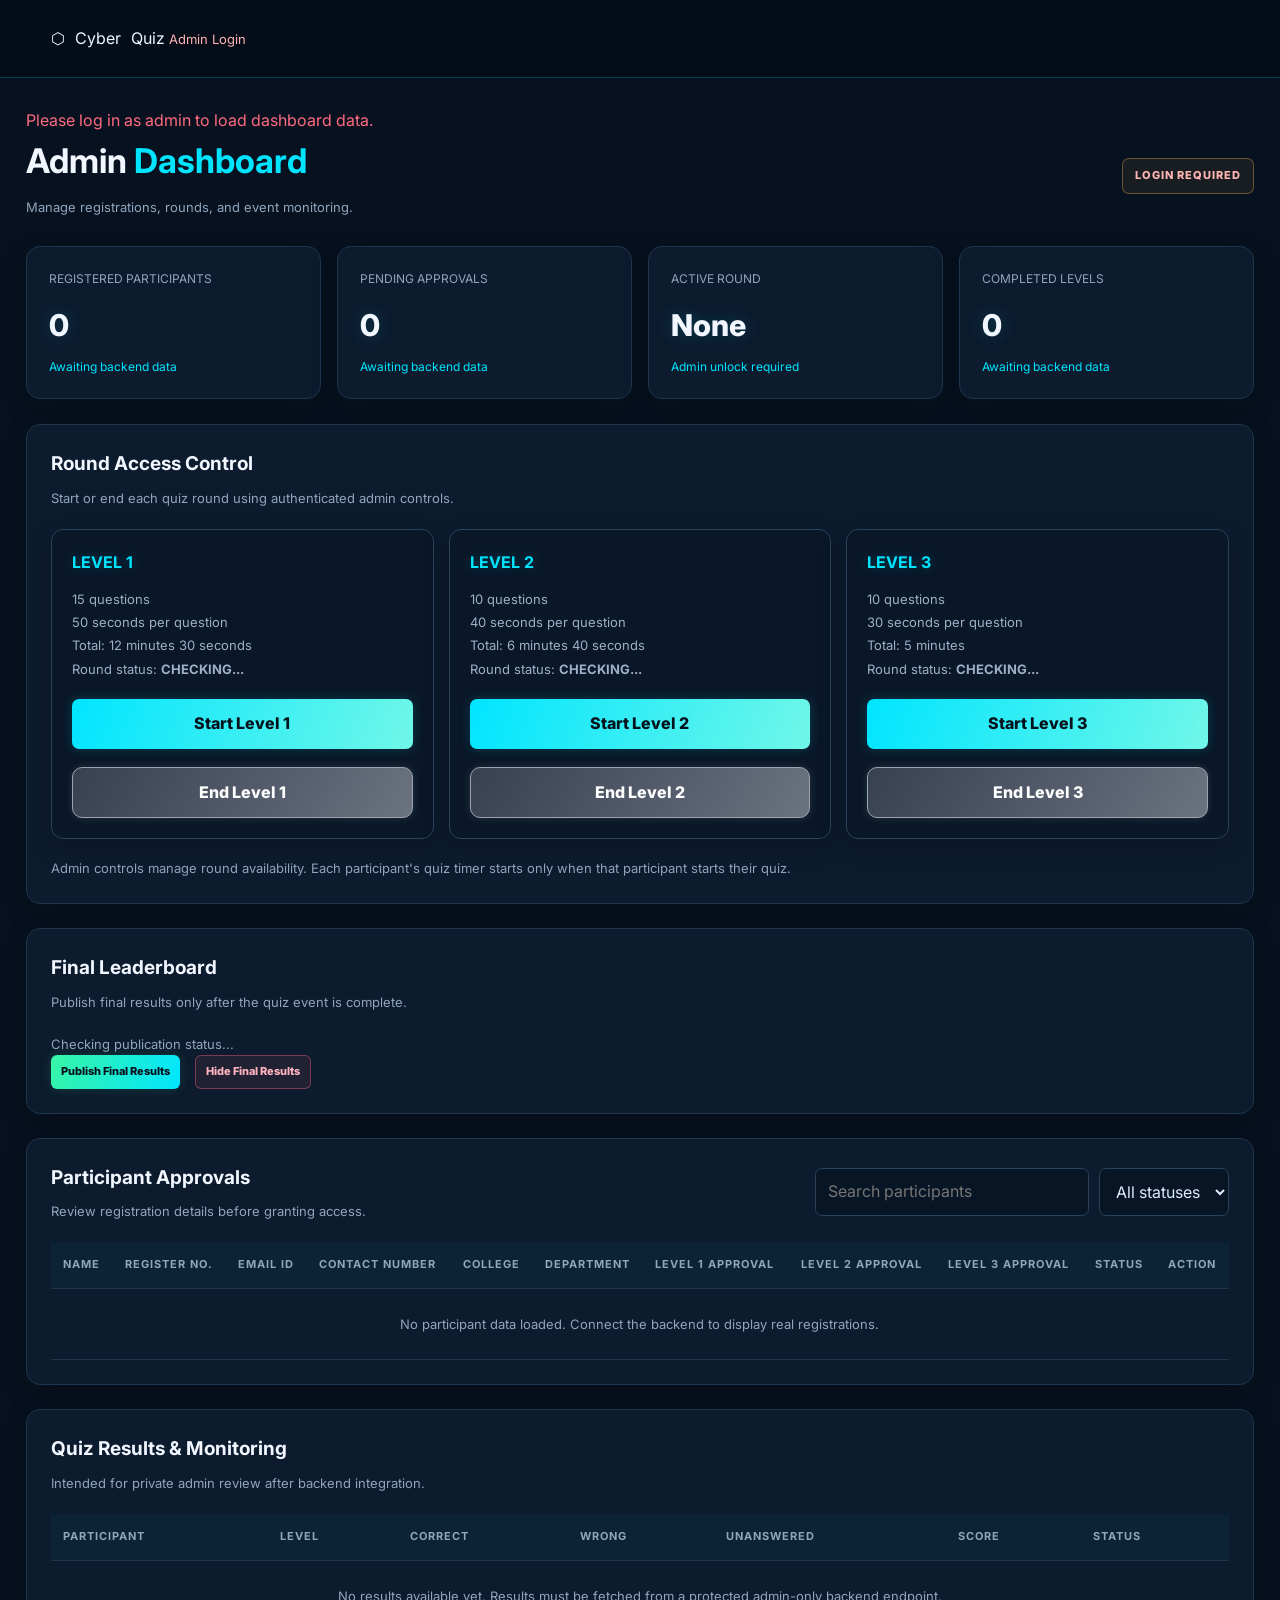
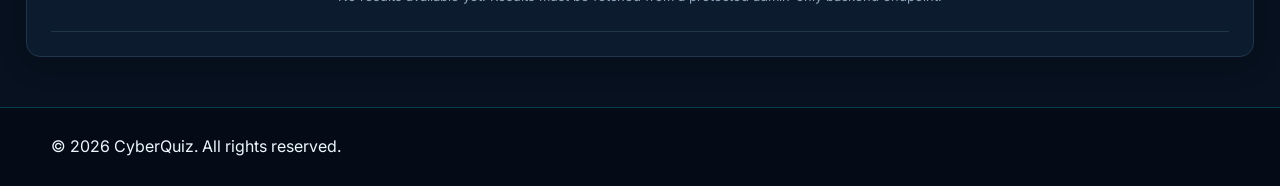
==== frontend/admin-dashboard.html @ 40eb316d "Prepare CyberQuiz for hosting" ====
<!DOCTYPE html>
<html lang="en">

<head>
    <meta charset="UTF-8">
    <meta name="viewport" content="width=device-width, initial-scale=1.0">
    <meta name="theme-color" content="#07111f">

    <title>Admin Dashboard | CyberQuiz</title>

    <link rel="stylesheet" href="css/style.css">
    <link rel="stylesheet" href="css/admin.css">

    <style>
        body {
            min-height: 100vh;
            background: #07111f;
        }

        .admin-layout {
            width: min(1400px, 96%);
            margin: 30px auto 50px;
        }

        .dashboard-heading {
            display: flex;
            justify-content: space-between;
            align-items: center;
            gap: 20px;
            flex-wrap: wrap;
            margin-bottom: 28px;
        }

        .dashboard-heading h1 {
            color: #f1f6ff;
            font-size: clamp(25px, 4vw, 34px);
            margin-bottom: 8px;
        }

        .dashboard-heading h1 span {
            color: #00e5ff;
        }

        .muted {
            color: #91a5bd;
            font-size: 13px;
            line-height: 1.7;
        }

        .demo-badge {
            padding: 8px 12px;
            color: #ffd18a;
            border: 1px solid rgba(255, 190, 80, .35);
            background: rgba(255, 190, 80, .07);
            border-radius: 7px;
            font-size: 11px;
            font-weight: 800;
            letter-spacing: 1px;
        }

        .admin-grid {
            display: grid;
            grid-template-columns: repeat(4, minmax(0, 1fr));
            gap: 16px;
            margin-bottom: 25px;
        }

        .metric-card,
        .panel {
            background: #0c1b2e;
            border: 1px solid #20364e;
            border-radius: 14px;
        }

        .metric-card {
            padding: 22px;
        }

        .metric-label {
            color: #91a5bd;
            font-size: 12px;
            margin-bottom: 13px;
        }

        .metric-value {
            color: #f1f6ff;
            font-size: 30px;
            font-weight: 800;
        }

        .metric-detail {
            margin-top: 8px;
            color: #00e5ff;
            font-size: 12px;
        }

        .panel {
            padding: 24px;
            margin-bottom: 24px;
            min-width: 0;
        }

        .panel-heading {
            display: flex;
            justify-content: space-between;
            align-items: center;
            gap: 15px;
            flex-wrap: wrap;
            margin-bottom: 20px;
        }

        .panel-heading h2 {
            color: #f1f6ff;
            font-size: 19px;
        }

        .panel-heading p {
            margin-top: 7px;
        }

        .round-grid {
            display: grid;
            grid-template-columns: repeat(3, minmax(0, 1fr));
            gap: 15px;
        }

        .round-card {
            padding: 20px;
            background: #091728;
            border: 1px solid #29415b;
            border-radius: 12px;
        }

        .round-card h3 {
            color: #00e5ff;
            font-size: 16px;
            margin-bottom: 12px;
        }

        .round-card p {
            color: #9db0c8;
            font-size: 13px;
            line-height: 1.8;
        }

        .round-card button {
            width: 100%;
            margin-top: 18px;
            padding: 12px;
            border: 0;
            border-radius: 7px;
            color: #06111e;
            background: #00e5ff;
            font-weight: 800;
            cursor: pointer;
        }

        .round-card button:disabled {
            opacity: .45;
            cursor: not-allowed;
        }

        .round-card button.lock-button {
            background: #243950;
            color: #dceaff;
            border: 1px solid #39536e;
        }

        .table-wrap {
            overflow-x: auto;
        }

        table {
            width: 100%;
            border-collapse: collapse;
            min-width: 720px;
            text-align: left;
        }

        th,
        td {
            padding: 14px 12px;
            border-bottom: 1px solid #20344a;
            font-size: 13px;
            color: #c8d6e7;
        }

        th {
            color: #91a5bd;
            font-size: 11px;
            letter-spacing: 1px;
        }

        .status {
            display: inline-block;
            padding: 5px 9px;
            border-radius: 6px;
            font-size: 11px;
            font-weight: 800;
        }

        .status.pending {
            color: #ffd18a;
            background: rgba(255, 190, 80, .1);
        }

        .status.approved {
            color: #8cf5c3;
            background: rgba(65, 220, 150, .1);
        }

        .status.waiting {
            color: #a8eaf2;
            background: rgba(0, 229, 255, .08);
        }

        .small-button {
            padding: 7px 10px;
            color: #06111e;
            background: #00e5ff;
            border: 0;
            border-radius: 6px;
            font-size: 11px;
            font-weight: 800;
            cursor: pointer;
        }

        .small-button.reject {
            margin-left: 5px;
            color: #ffb4b4;
            background: rgba(255, 80, 80, .12);
            border: 1px solid rgba(255, 80, 80, .3);
        }

        .toolbar {
            display: flex;
            gap: 10px;
            flex-wrap: wrap;
        }

        .toolbar input,
        .toolbar select {
            padding: 10px 12px;
            max-width: 100%;
            color: #dceaff;
            background: #071525;
            border: 1px solid #29415b;
            border-radius: 7px;
        }

        .notice {
            display: none;
            padding: 14px;
            margin-bottom: 20px;
            border-radius: 9px;
            color: #a8eaf2;
            background: rgba(0, 229, 255, .06);
            border: 1px solid rgba(0, 229, 255, .2);
            line-height: 1.6;
            font-size: 13px;
        }

        .notice.visible {
            display: block;
        }

        .empty-row {
            padding: 25px;
            color: #91a5bd;
            text-align: center;
        }

        .danger-link {
            color: #ffb4b4;
            text-decoration: none;
            font-size: 13px;
        }

        @media (max-width: 900px) {
            .admin-grid {
                grid-template-columns: repeat(2, minmax(0, 1fr));
            }

            .round-grid {
                grid-template-columns: 1fr;
            }
        }

        @media (max-width: 480px) {
            .admin-grid {
                grid-template-columns: 1fr;
            }

            .panel {
                padding: 17px;
            }
        }

        .approval-status {
            display: inline-block;
            padding: 4px 9px;
            border-radius: 12px;
            font-size: 12px;
            font-weight: 600;
        }

        .approval-status.pending {
            color: #fbbf24;
            background: rgba(251, 191, 36, 0.10);
            animation: pendingGlow 1.5s ease-in-out infinite;
        }

        .approval-status.approved {
            color: #34d399;
            background: rgba(52, 211, 153, 0.12);
        }

        @keyframes pendingGlow {
            50% {
                box-shadow: 0 0 8px rgba(251, 191, 36, 0.45);
            }
        }

        /* ===== CYBERQUIZ PREMIUM ADMIN THEME ===== */

        :root {
            --neon-cyan: #00e5ff;
            --neon-violet: #9b7bff;
            --neon-green: #39f5a5;
            --neon-amber: #ffc857;
            --neon-red: #ff647c;
            --panel-bg: #0c1b2e;
            --panel-border: #244360;
        }

        /* Smooth dashboard interactions */
        html {
            scroll-behavior: smooth;
        }

        button,
        input,
        select,
        a {
            transition:
                background .25s ease,
                color .25s ease,
                border-color .25s ease,
                box-shadow .25s ease,
                transform .25s ease;
        }

        button {
            cursor: pointer;
        }

        button:focus-visible,
        input:focus-visible,
        select:focus-visible,
        a:focus-visible {
            outline: 2px solid var(--neon-cyan);
            outline-offset: 3px;
        }

        /* Premium cards */
        .metric-card,
        .panel,
        .round-card {
            position: relative;
            overflow: hidden;
            box-shadow: 0 8px 28px rgba(0, 0, 0, .18);
        }

        .metric-card,
        .round-card {
            transition: transform .25s ease, border-color .25s ease,
                box-shadow .25s ease;
        }

        .metric-card:hover,
        .round-card:hover {
            transform: translateY(-5px);
            border-color: var(--neon-cyan);
            box-shadow: 0 10px 30px rgba(0, 229, 255, .12);
        }

        .metric-value {
            text-shadow: 0 0 18px rgba(0, 229, 255, .18);
        }

        .round-card h3 {
            text-shadow: 0 0 12px rgba(0, 229, 255, .25);
        }

        /* Round Start buttons */
        .round-card button[data-start-level],
        .round-card button[data-unlock-level] {
            color: #03121d;
            background: linear-gradient(110deg, #00e5ff, #70f7e8);
            box-shadow: 0 0 12px rgba(0, 229, 255, .18);
        }

        .round-card button[data-start-level]:hover:not(:disabled),
        .round-card button[data-unlock-level]:hover:not(:disabled) {
            transform: translateY(-2px);
            box-shadow: 0 0 22px rgba(0, 229, 255, .45);
        }

        /* Premium Silver-Grey End Level Buttons */
        .round-card button[data-end-level] {
            color: #ffffff;
            background: linear-gradient(120deg,
                    #374151,
                    #6b7280,
                    #374151);
            background-size: 200% 200%;
            border: 1px solid #9ca3af;
            border-radius: 10px;
            box-shadow: 0 0 8px rgba(209, 213, 219, 0.15);
            animation:
                endButtonGlow 3s ease-in-out infinite,
                endButtonShimmer 6s ease infinite;
        }

        @keyframes endButtonGlow {

            0%,
            100% {
                box-shadow: 0 0 5px rgba(209, 213, 219, 0.15);
            }

            50% {
                box-shadow:
                    0 0 10px rgba(229, 231, 235, 0.55),
                    0 0 18px rgba(156, 163, 175, 0.25);
            }
        }

        @keyframes endButtonShimmer {
            0% {
                background-position: 0% 50%;
            }

            50% {
                background-position: 100% 50%;
            }

            100% {
                background-position: 0% 50%;
            }
        }

        .round-card button[data-end-level]:hover:not(:disabled) {
            transform: translateY(-2px);
            border-color: #e5e7eb;
            box-shadow: 0 0 16px rgba(209, 213, 219, 0.4);
        }

        .round-card button[data-end-level]:disabled {
            animation: none;
            opacity: 0.5;
            cursor: not-allowed;
        }

        @media (prefers-reduced-motion: reduce) {
            .round-card button[data-end-level] {
                animation: none;
            }
        }

        /* Soft blinking neon glow */
        @keyframes endButtonGlow {

            0%,
            100% {
                box-shadow:
                    0 0 6px rgba(100, 120, 255, 0.30),
                    0 0 12px rgba(70, 110, 255, 0.15);
            }

            50% {
                box-shadow:
                    0 0 12px rgba(130, 150, 255, 0.80),
                    0 0 26px rgba(70, 130, 255, 0.45);
            }
        }

        /* Slow-moving gradient */
        @keyframes endButtonShimmer {
            0% {
                background-position: 0% 50%;
            }

            50% {
                background-position: 100% 50%;
            }

            100% {
                background-position: 0% 50%;
            }
        }

        /* Hover effect */
        .round-card button[data-end-level]:hover:not(:disabled) {
            transform: translateY(-3px) scale(1.02);
            border-color: #c3ceff;
            box-shadow:
                0 0 15px rgba(130, 150, 255, 0.9),
                0 0 32px rgba(70, 130, 255, 0.55);
        }

        /* Disabled button should not blink */
        .round-card button[data-end-level]:disabled {
            animation: none;
            opacity: 0.5;
            cursor: not-allowed;
        }

        /* Respect reduced-motion settings */
        @media (prefers-reduced-motion: reduce) {
            .round-card button[data-end-level] {
                animation: none;
            }
        }


        /* Disabled controls */
        button:disabled {
            opacity: .45;
            cursor: not-allowed;
            box-shadow: none !important;
            transform: none !important;
        }

        /* Table hover interaction */
        tbody tr {
            transition: background .2s ease;
        }

        tbody tr:hover {
            background: rgba(0, 229, 255, .045);
        }

        th {
            background: rgba(0, 229, 255, .035);
        }

        td {
            vertical-align: middle;
        }

        /* Approval status badges */
        .approval-status.pending,
        .status.pending {
            color: #ffe09a;
            border: 1px solid rgba(255, 200, 87, .3);
            background: rgba(255, 200, 87, .09);
            animation: pendingPulse 2s ease-in-out infinite;
        }

        .approval-status.approved,
        .status.approved {
            color: #8affc9;
            border: 1px solid rgba(57, 245, 165, .3);
            background: rgba(57, 245, 165, .09);
        }

        /* Approval action buttons */
        #participantTable button,
        #participantsTable button,
        #participantTableBody button {
            margin: 4px 3px;
            padding: 8px 11px;
            border-radius: 7px;
            font-size: 11px;
            font-weight: 800;
            border: 1px solid rgba(0, 229, 255, .35);
            color: #9cf7ff;
            background: rgba(0, 229, 255, .09);
        }

        #participantTable button:hover,
        #participantsTable button:hover,
        #participantTableBody button:hover {
            color: #06111e;
            background: var(--neon-cyan);
            box-shadow: 0 0 14px rgba(0, 229, 255, .25);
            transform: translateY(-1px);
        }

        /* Revoke / reject buttons */
        button.reject,
        #participantTable button.reject,
        #participantsTable button.reject,
        #participantTableBody button.reject {
            color: #ffb4c0;
            border-color: rgba(255, 100, 124, .4);
            background: rgba(255, 100, 124, .09);
        }

        button.reject:hover,
        #participantTable button.reject:hover,
        #participantsTable button.reject:hover,
        #participantTableBody button.reject:hover {
            color: white;
            background: #d93655;
        }

        /* Search and filter controls */
        .toolbar input,
        .toolbar select {
            min-height: 40px;
            outline: none;
        }

        .toolbar input:focus,
        .toolbar select:focus {
            border-color: var(--neon-cyan);
            box-shadow: 0 0 14px rgba(0, 229, 255, .13);
        }

        /* Leaderboard action buttons */
        #publishLeaderboardButton {
            color: #06111e;
            background: linear-gradient(110deg, #39f5a5, #00e5ff);
            box-shadow: 0 0 12px rgba(57, 245, 165, .15);
        }

        #hideLeaderboardButton {
            color: #ffb4c0;
            background: rgba(255, 100, 124, .09);
            border: 1px solid rgba(255, 100, 124, .4);
        }

        #publishLeaderboardButton:hover,
        #hideLeaderboardButton:hover {
            transform: translateY(-2px);
            filter: brightness(1.12);
        }

        /* Subtle pending animation */
        @keyframes pendingPulse {

            0%,
            100% {
                box-shadow: 0 0 0 rgba(255, 200, 87, 0);
            }

            50% {
                box-shadow: 0 0 10px rgba(255, 200, 87, .18);
            }
        }

        /* Respect reduced-motion preferences */
        @media (prefers-reduced-motion: reduce) {

            *,
            *::before,
            *::after {
                animation-duration: .01ms !important;
                animation-iteration-count: 1 !important;
                transition-duration: .01ms !important;
                scroll-behavior: auto !important;
            }
        }
    </style>
</head>

<body>

    <header class="navbar">
        <div class="container nav-container">
            <a href="index.html" class="logo">
                <span class="logo-icon">⬡</span>
                Cyber<span>Quiz</span>
            </a>

            <a href="admin-login.html" class="danger-link">Admin Login</a>
        </div>
    </header>

    <main class="admin-layout">

        <section class="dashboard-heading">
            <div>
                <h1>Admin <span>Dashboard</span></h1>
                <p class="muted">
                    Manage registrations, rounds, and event monitoring.
                </p>
            </div>

            <span class="demo-badge" id="adminAuthStatus">CHECKING AUTHENTICATION...</span>
        </section>

        <div class="notice" id="notice" role="status" aria-live="polite"></div>

        <section class="admin-grid" aria-label="Event overview">

            <article class="metric-card">
                <p class="metric-label">REGISTERED PARTICIPANTS</p>
                <p class="metric-value" id="registeredCount">0</p>
                <p class="metric-detail">Awaiting backend data</p>
            </article>

            <article class="metric-card">
                <p class="metric-label">PENDING APPROVALS</p>
                <p class="metric-value" id="pendingCount">0</p>
                <p class="metric-detail">Awaiting backend data</p>
            </article>

            <article class="metric-card">
                <p class="metric-label">ACTIVE ROUND</p>
                <p class="metric-value" id="activeRound">None</p>
                <p class="metric-detail">Admin unlock required</p>
            </article>

            <article class="metric-card">
                <p class="metric-label">COMPLETED LEVELS</p>
                <p class="metric-value" id="completedCount">0</p>
                <p class="metric-detail">Awaiting backend data</p>
            </article>

        </section>


        <section class="panel">
            <div class="panel-heading">
                <div>
                    <h2>Round Access Control</h2>
                    <p class="muted">
                        Start or end each quiz round using authenticated admin controls.
                    </p>
                </div>
            </div>

            <div class="round-grid">

                <article class="round-card">
                    <h3>LEVEL 1</h3>
                    <p>15 questions</p>

                    <p>50 seconds per question</p>
                    <p>Total: 12 minutes 30 seconds</p>

                    <p>Round status: <strong data-round-status="1">CHECKING...</strong></p>

                    <button type="button" data-start-level="1">
                        Start Level 1
                    </button>
                    <button type="button" class="lock-button" data-end-level="1">
                        End Level 1
                    </button>
                </article>

                <article class="round-card">
                    <h3>LEVEL 2</h3>
                    <p>10 questions</p>


                    <p>40 seconds per question</p>
                    <p>Total: 6 minutes 40 seconds</p>

                    <p>Round status: <strong data-round-status="2">CHECKING...</strong></p>

                    <button type="button" data-start-level="2">
                        Start Level 2
                    </button>
                    <button type="button" class="lock-button" data-end-level="2">
                        End Level 2
                    </button>
                </article>

                <article class="round-card">
                    <h3>LEVEL 3</h3>
                    <p>10 questions</p>

                    <p>30 seconds per question</p>
                    <p>Total: 5 minutes</p>

                    <p>Round status: <strong data-round-status="3">CHECKING...</strong></p>

                    <button type="button" data-start-level="3">
                        Start Level 3
                    </button>
                    <button type="button" class="lock-button" data-end-level="3">
                        End Level 3
                    </button>
                </article>

            </div>

            <p class="muted" style="margin-top:18px;">
                Admin controls manage round availability. Each participant's quiz timer
                starts only when that participant starts their quiz.
            </p>
        </section>

        <section class="panel" id="finalLeaderboardPanel">
            <div class="panel-heading">
                <div>
                    <h2>Final Leaderboard</h2>
                    <p class="muted">
                        Publish final results only after the quiz event is complete.
                    </p>
                </div>
            </div>

            <p id="leaderboardPublishStatus" class="muted" role="status" aria-live="polite">
                Checking publication status...
            </p>

            <div class="toolbar">
                <button type="button" class="small-button" id="publishLeaderboardButton">
                    Publish Final Results
                </button>

                <button type="button" class="small-button reject" id="hideLeaderboardButton">
                    Hide Final Results
                </button>
            </div>
        </section>


        <section class="panel">
            <div class="panel-heading">
                <div>
                    <h2>Participant Approvals</h2>
                    <p class="muted">
                        Review registration details before granting access.
                    </p>
                </div>

                <div class="toolbar">
                    <input type="search" id="participantSearch" placeholder="Search participants"
                        aria-label="Search participants">

                    <select id="approvalFilter" aria-label="Filter participants">
                        <option value="all">All statuses</option>
                        <option value="pending">Pending</option>
                        <option value="approved">Approved</option>
                        <option value="rejected">Rejected</option>
                    </select>
                </div>
            </div>

            <div class="table-wrap">
                <table>

                    <thead>
                        <tr>
                            <th>NAME</th>
                            <th>REGISTER NO.</th>
                            <th>EMAIL ID</th>
                            <th>CONTACT NUMBER</th>
                            <th>COLLEGE</th>
                            <th>DEPARTMENT</th>
                            <th>LEVEL 1 APPROVAL</th>
                            <th>LEVEL 2 APPROVAL</th>
                            <th>LEVEL 3 APPROVAL</th>
                            <th>STATUS</th>
                            <th>ACTION</th>
                        </tr>
                    </thead>


                    <tbody id="participantTable">
                        <tr>
                            <td colspan="11" class="empty-row">
                                No participant data loaded. Connect the backend
                                to display real registrations.
                            </td>
                        </tr>
                    </tbody>
                </table>
            </div>
        </section>

        <section class="panel">
            <div class="panel-heading">
                <div>
                    <h2>Quiz Results & Monitoring</h2>
                    <p class="muted">
                        Intended for private admin review after backend integration.
                    </p>
                </div>
            </div>

            <div class="table-wrap">
                <table>
                    <thead>
                        <tr>
                            <th>PARTICIPANT</th>
                            <th>LEVEL</th>
                            <th>CORRECT</th>
                            <th>WRONG</th>
                            <th>UNANSWERED</th>
                            <th>SCORE</th>
                            <th>STATUS</th>
                        </tr>
                    </thead>

                    <tbody id="resultsTableBody">
                        <tr>
                            <td colspan="7" class="empty-row">
                                No results available yet. Results must be fetched
                                from a protected admin-only backend endpoint.
                            </td>
                        </tr>
                    </tbody>
                </table>
            </div>
        </section>

    </main>

    <footer class="footer">
        <div class="container">
            <p>
                &copy; <span id="currentYear"></span> CyberQuiz.
                All rights reserved.
            </p>
        </div>
    </footer>


    <script>
        document.getElementById("currentYear").textContent =
            new Date().getFullYear();
    </script>


    <script src="js/admin.js"></script>

</body>

</html>
---- frontend/css/style.css ----
/* =========================================
   CyberQuiz — Advanced Cybersecurity Theme
   File: frontend/css/style.css
========================================= */

@import url('https://fonts.googleapis.com/css2?family=Inter:wght@400;500;600;700;800&family=Orbitron:wght@500;600;700;800&display=swap');

/* ---------- RESET ---------- */

:root {
    --bg: #050c17;
    --bg-light: #081626;
    --panel: rgba(8, 25, 42, 0.88);
    --cyan: #00e5ff;
    --cyan-light: #75f5ff;
    --blue: #168cff;
    --violet: #b44dff;
    --green: #00ffc3;
    --text: #edf7ff;
    --muted: #94aabd;
    --border: rgba(0, 229, 255, 0.24);
    --radius: 18px;
    --transition: 0.3s ease;
}

* {
    margin: 0;
    padding: 0;
    box-sizing: border-box;
}

html {
    scroll-behavior: smooth;
    scroll-padding-top: 100px;
}

body {
    min-height: 100vh;
    overflow-x: hidden;
    background: var(--bg);
    color: var(--text);
    font-family: 'Inter', sans-serif;
    line-height: 1.6;
}

body::selection {
    background: var(--cyan);
    color: var(--bg);
}

a {
    color: inherit;
    text-decoration: none;
}

button,
input,
textarea,
select {
    font: inherit;
}

button,
a {
    -webkit-tap-highlight-color: transparent;
}

button:focus-visible,
a:focus-visible {
    outline: 2px solid var(--cyan);
    outline-offset: 4px;
}

img {
    max-width: 100%;
    display: block;
}


/* ---------- BACKGROUND EFFECTS ---------- */

.background-grid {
    position: fixed;
    inset: 0;
    z-index: -2;
    pointer-events: none;
    background-image:
        linear-gradient(rgba(0, 229, 255, 0.035) 1px, transparent 1px),
        linear-gradient(90deg, rgba(0, 229, 255, 0.035) 1px, transparent 1px);
    background-size: 48px 48px;
    mask-image: linear-gradient(to bottom, black, transparent 90%);
}

.background-glow {
    position: fixed;
    width: 600px;
    height: 600px;
    top: 5%;
    right: -250px;
    z-index: -1;
    pointer-events: none;
    background: radial-gradient(
        circle,
        rgba(0, 117, 255, 0.12),
        transparent 70%
    );
    filter: blur(20px);
    animation: glowMove 10s ease-in-out infinite alternate;
}

@keyframes glowMove {
    from {
        transform: translateY(-20px);
    }

    to {
        transform: translateY(100px);
    }
}


/* ---------- NAVIGATION ---------- */

.navbar {
    position: sticky;
    top: 0;
    z-index: 100;
    min-height: 78px;
    padding: 14px 4%;
    display: flex;
    align-items: center;
    justify-content: space-between;
    gap: 24px;
    background: rgba(5, 12, 23, 0.88);
    border-bottom: 1px solid var(--border);
    backdrop-filter: blur(18px);
}

.logo {
    display: inline-flex;
    align-items: center;
    gap: 10px;
    flex-shrink: 0;
}

.logo-symbol {
    color: var(--cyan);
    font-size: 42px;
    line-height: 1;
    text-shadow: 0 0 18px rgba(0, 229, 255, 0.7);
}

.logo-text {
    display: flex;
    flex-direction: column;
    font-size: 25px;
    font-weight: 800;
    line-height: 1.2;
    letter-spacing: -1px;
}

.logo-text > span {
    display: inline;
    color: var(--cyan);
}

.logo-text small {
    margin-top: 4px;
    color: var(--muted);
    font-size: 9px;
    font-weight: 600;
    letter-spacing: 2px;
}

.nav-links {
    display: flex;
    align-items: center;
    justify-content: center;
    gap: clamp(18px, 3vw, 42px);
}

.nav-links a {
    position: relative;
    padding: 8px 0;
    color: #c6d7e7;
    font-size: 13px;
    font-weight: 600;
    transition: color var(--transition);
}

.nav-links a:hover,
.nav-links a.active {
    color: var(--cyan);
}

.nav-links a.active::after {
    content: '';
    position: absolute;
    bottom: 0;
    left: 0;
    width: 100%;
    height: 2px;
    background: var(--cyan);
    box-shadow: 0 0 12px var(--cyan);
}

.nav-actions {
    display: flex;
    align-items: center;
    gap: 10px;
}

.menu-toggle {
    display: none;
    color: var(--cyan);
    background: transparent;
    border: 1px solid var(--border);
    border-radius: 10px;
    padding: 8px 12px;
    cursor: pointer;
    font-size: 22px;
}


/* ---------- BUTTONS ---------- */

.btn {
    display: inline-flex;
    justify-content: center;
    align-items: center;
    gap: 10px;
    min-height: 44px;
    padding: 11px 20px;
    border: 1px solid transparent;
    border-radius: 10px;
    cursor: pointer;
    text-align: center;
    font-size: 13px;
    font-weight: 700;
    transition:
        transform var(--transition),
        background var(--transition),
        box-shadow var(--transition),
        border-color var(--transition);
}

.btn:hover {
    transform: translateY(-2px);
}

.btn-primary {
    color: #03131c;
    background: linear-gradient(110deg, var(--cyan), #00f5c8);
    box-shadow: 0 0 18px rgba(0, 229, 255, 0.12);
}

.btn-primary:hover {
    box-shadow: 0 0 28px rgba(0, 229, 255, 0.35);
}

.btn-outline {
    color: var(--cyan);
    background: rgba(0, 229, 255, 0.025);
    border-color: var(--cyan);
}

.btn-outline:hover {
    background: rgba(0, 229, 255, 0.1);
    box-shadow: 0 0 20px rgba(0, 229, 255, 0.12);
}

.btn-small {
    padding: 10px 17px;
}

.btn-large {
    min-height: 50px;
    padding: 14px 24px;
    border-radius: 11px;
}


/* ---------- COMMON LAYOUT ---------- */

.section-container {
    width: min(1380px, 92%);
    margin-inline: auto;
}

.eyebrow,
.section-label {
    display: inline-flex;
    align-items: center;
    gap: 10px;
    color: var(--cyan);
    font-family: 'Orbitron', sans-serif;
    font-size: 10px;
    font-weight: 600;
    letter-spacing: 2px;
}

.live-dot {
    width: 8px;
    height: 8px;
    flex-shrink: 0;
    border-radius: 50%;
    background: var(--green);
    box-shadow: 0 0 12px var(--green);
    animation: livePulse 1.8s infinite;
}

@keyframes livePulse {
    50% {
        opacity: 0.4;
        box-shadow: 0 0 3px var(--green);
    }
}


/* ---------- HERO SECTION ---------- */

.hero {
    min-height: 460px;
    display: grid;
    grid-template-columns: 1fr 0.9fr;
    align-items: center;
    gap: 30px;
    padding-top: 55px;
    padding-bottom: 55px;
}

.hero-content {
    position: relative;
    z-index: 2;
    max-width: 680px;
}

.hero-content h1 {
    max-width: 720px;
    margin-top: 22px;
    font-size: clamp(38px, 5vw, 66px);
    font-weight: 800;
    letter-spacing: -2.8px;
    line-height: 1.12;
}

.gradient-text {
    display: block;
    color: var(--cyan);
    background: linear-gradient(100deg, var(--cyan), #40a7ff 70%, #b47aff);
    background-clip: text;
    -webkit-background-clip: text;
    -webkit-text-fill-color: transparent;
}

.hero-description {
    max-width: 540px;
    margin-top: 22px;
    color: #b1c5d8;
    font-size: 15px;
    line-height: 1.9;
}

.hero-actions {
    display: flex;
    flex-wrap: wrap;
    gap: 13px;
    margin-top: 28px;
}

.access-notice {
    margin-top: 18px;
    color: var(--cyan-light);
    font-size: 12px;
}

.access-notice span {
    margin-right: 6px;
}

.hero-tags {
    display: flex;
    flex-wrap: wrap;
    gap: 9px;
    margin-top: 27px;
}

.hero-tags span {
    padding: 6px 10px;
    border: 1px solid rgba(0, 229, 255, 0.14);
    border-radius: 6px;
    color: var(--muted);
    background: rgba(0, 229, 255, 0.035);
    font-size: 10px;
}


/* ---------- HERO CYBER VISUAL ---------- */

.hero-visual {
    position: relative;
    min-height: 390px;
    display: grid;
    place-items: center;
    isolation: isolate;
}

.hero-visual::before {
    content: '';
    position: absolute;
    width: 280px;
    height: 280px;
    border-radius: 50%;
    background: rgba(0, 140, 255, 0.12);
    filter: blur(45px);
    z-index: -1;
}

.orbit {
    position: absolute;
    border: 1px solid rgba(0, 229, 255, 0.22);
    border-radius: 50%;
    transform: rotate(-24deg);
}

.orbit-one {
    width: 320px;
    height: 180px;
}

.orbit-two {
    width: 240px;
    height: 340px;
    transform: rotate(40deg);
    border-color: rgba(22, 140, 255, 0.3);
}

.shield-container {
    position: relative;
    display: grid;
    place-items: center;
    width: 190px;
    height: 210px;
    animation: shieldFloat 4s ease-in-out infinite;
}

.shield {
    position: relative;
    display: grid;
    place-items: center;
    width: 140px;
    height: 165px;
    color: var(--cyan);
    background: linear-gradient(
        145deg,
        rgba(0, 229, 255, 0.15),
        rgba(8, 25, 42, 0.75)
    );
    border: 2px solid var(--cyan);
    clip-path: polygon(50% 0, 94% 18%, 87% 70%, 50% 100%, 13% 70%, 6% 18%);
    filter: drop-shadow(0 0 20px rgba(0, 229, 255, 0.4));
}

.shield-lock {
    font-size: 54px;
    text-shadow: 0 0 20px var(--cyan);
}

.shield-ring {
    position: absolute;
    inset: 10px;
    border: 1px dashed rgba(0, 229, 255, 0.4);
    border-radius: 50%;
    animation: rotateRing 22s linear infinite;
}

@keyframes shieldFloat {
    0%, 100% {
        transform: translateY(0);
    }

    50% {
        transform: translateY(-13px);
    }
}

@keyframes rotateRing {
    to {
        transform: rotate(360deg);
    }
}

.cyber-panel {
    position: absolute;
    z-index: 2;
    display: flex;
    flex-direction: column;
    gap: 5px;
    padding: 12px 16px;
    background: rgba(4, 16, 30, 0.88);
    border: 1px solid var(--border);
    border-radius: 9px;
    box-shadow: 0 10px 30px rgba(0, 0, 0, 0.2);
    backdrop-filter: blur(12px);
}

.cyber-panel span {
    color: var(--muted);
    font-size: 9px;
    letter-spacing: 1px;
}

.cyber-panel strong {
    color: var(--green);
    font-family: 'Orbitron', sans-serif;
    font-size: 11px;
}

.panel-top {
    top: 15%;
    right: 2%;
}

.panel-bottom {
    bottom: 13%;
    left: 1%;
}

.floating-code {
    position: absolute;
    color: rgba(0, 229, 255, 0.48);
    font-family: monospace;
    font-size: 9px;
    line-height: 2;
    letter-spacing: 1px;
    pointer-events: none;
}

.code-left {
    top: 22%;
    left: 0;
}

.code-right {
    right: 0;
    bottom: 23%;
}


/* ---------- STATISTICS BAR ---------- */

.stats-bar {
    display: grid;
    grid-template-columns: repeat(5, minmax(0, 1fr));
    padding: 22px;
    background: linear-gradient(
        115deg,
        rgba(6, 23, 39, 0.96),
        rgba(5, 16, 31, 0.96)
    );
    border: 1px solid var(--border);
    border-radius: var(--radius);
    box-shadow: 0 15px 40px rgba(0, 0, 0, 0.16);
}

.stat-item {
    display: flex;
    align-items: center;
    justify-content: center;
    gap: 13px;
    min-width: 0;
    padding: 8px;
    border-right: 1px solid rgba(0, 229, 255, 0.1);
}

.stat-item:last-child {
    border-right: none;
}

.stat-icon {
    color: var(--cyan);
    font-size: 30px;
    text-shadow: 0 0 12px rgba(0, 229, 255, 0.35);
}

.stat-item div {
    display: flex;
    flex-direction: column;
    gap: 3px;
}

.stat-item strong {
    color: var(--text);
    font-family: 'Orbitron', sans-serif;
    font-size: clamp(14px, 1.6vw, 21px);
}

.stat-item div span {
    color: var(--muted);
    font-size: 9px;
    font-weight: 600;
    letter-spacing: 0.8px;
}


/* ---------- LEVELS SECTION ---------- */

.levels-section {
    padding-top: 95px;
    padding-bottom: 55px;
}

.section-heading {
    display: flex;
    align-items: flex-end;
    justify-content: space-between;
    gap: 25px;
    margin-bottom: 30px;
}

.section-heading h2,
.rules-panel h2 {
    margin-top: 10px;
    font-size: clamp(27px, 3vw, 39px);
    line-height: 1.25;
    letter-spacing: -1.2px;
}

.section-heading h2 span,
.rules-panel h2 span {
    color: var(--cyan);
}

.section-heading p {
    margin-top: 10px;
    color: var(--muted);
    font-size: 13px;
}

.level-grid {
    display: grid;
    grid-template-columns: repeat(3, minmax(0, 1fr));
    gap: 22px;
}

.level-card {
    position: relative;
    min-width: 0;
    padding: 25px;
    overflow: hidden;
    background: linear-gradient(
        145deg,
        rgba(7, 26, 43, 0.94),
        rgba(5, 15, 28, 0.96)
    );
    border: 1px solid var(--border);
    border-radius: var(--radius);
    transition:
        transform var(--transition),
        box-shadow var(--transition);
}

.level-card::before {
    content: '';
    position: absolute;
    top: 0;
    left: 0;
    width: 100%;
    height: 2px;
    background: var(--level-color);
    box-shadow: 0 0 16px var(--level-color);
}

.level-card:hover {
    transform: translateY(-7px);
    box-shadow: 0 12px 35px rgba(0, 0, 0, 0.25);
}

.level-one {
    --level-color: #00ffc3;
}

.level-two {
    --level-color: #168cff;
}

.level-three {
    --level-color: #c45cff;
}

.level-card-top {
    display: flex;
    align-items: center;
    justify-content: space-between;
    gap: 10px;
}

.level-number {
    display: grid;
    place-items: center;
    width: 45px;
    height: 45px;
    border: 1px solid var(--level-color);
    border-radius: 50%;
    color: var(--level-color);
    background: color-mix(in srgb, var(--level-color) 9%, transparent);
    font-family: 'Orbitron', sans-serif;
    font-size: 16px;
}

.level-status {
    color: var(--level-color);
    font-family: 'Orbitron', sans-serif;
    font-size: 9px;
    letter-spacing: 1px;
}

.level-card h3 {
    margin-top: 20px;
    font-size: 23px;
}

.level-card > p:not(.level-footer) {
    margin-top: 7px;
    color: var(--muted);
    font-size: 12px;
    line-height: 1.7;
}

.level-details {
    display: grid;
    grid-template-columns: 1fr 1fr;
    gap: 10px;
    margin-top: 24px;
    padding: 15px 0;
    border-top: 1px solid rgba(255, 255, 255, 0.07);
    border-bottom: 1px solid rgba(255, 255, 255, 0.07);
}

.level-details div {
    display: flex;
    flex-direction: column;
    gap: 5px;
}

.level-details span {
    color: var(--muted);
    font-size: 10px;
}

.level-details strong {
    color: var(--text);
    font-family: 'Orbitron', sans-serif;
    font-size: 15px;
}

.difficulty-track {
    height: 4px;
    margin-top: 20px;
    overflow: hidden;
    border-radius: 5px;
    background: rgba(255, 255, 255, 0.08);
}

.difficulty-track span {
    display: block;
    height: 100%;
    width: 40%;
    border-radius: inherit;
    background: var(--level-color);
    box-shadow: 0 0 10px var(--level-color);
}

.level-two .difficulty-track span {
    width: 70%;
}

.level-three .difficulty-track span {
    width: 100%;
}

.level-footer {
    margin-top: 14px;
    color: var(--level-color);
    font-size: 9px;
    font-weight: 700;
    letter-spacing: 1px;
}

.level-note {
    margin-top: 18px;
    color: var(--muted);
    font-size: 11px;
    text-align: center;
}


/* ---------- RULES SECTION ---------- */

.rules-section {
    display: grid;
    grid-template-columns: 1.2fr 0.8fr;
    gap: 22px;
    padding-top: 15px;
    padding-bottom: 55px;
}

.rules-panel,
.challenge-panel {
    position: relative;
    min-width: 0;
    padding: 30px;
    overflow: hidden;
    background: rgba(6, 21, 37, 0.8);
    border: 1px solid var(--border);
    border-radius: var(--radius);
}

.rules-list {
    display: grid;
    grid-template-columns: repeat(2, minmax(0, 1fr));
    gap: 18px 22px;
    margin-top: 27px;
    list-style: none;
}

.rules-list li {
    display: flex;
    align-items: flex-start;
    gap: 11px;
    color: #c4d6e6;
    font-size: 12px;
    line-height: 1.7;
}

.rule-number {
    display: grid;
    place-items: center;
    width: 24px;
    height: 24px;
    flex-shrink: 0;
    border: 1px solid var(--cyan);
    border-radius: 50%;
    color: var(--cyan);
    font-size: 10px;
    font-weight: 700;
}

.challenge-panel {
    display: flex;
    flex-direction: column;
    align-items: flex-start;
    justify-content: center;
}

.challenge-panel h2 {
    position: relative;
    z-index: 1;
    margin-top: 17px;
    font-size: clamp(27px, 3vw, 37px);
    line-height: 1.25;
}

.challenge-panel h2 span {
    color: var(--cyan);
}

.challenge-panel > p {
    position: relative;
    z-index: 1;
    max-width: 350px;
    margin-top: 14px;
    color: var(--muted);
    font-size: 13px;
}

.challenge-panel .btn {
    position: relative;
    z-index: 1;
    margin-top: 22px;
}

.challenge-decoration {
    position: absolute;
    right: -25px;
    top: 5px;
    color: rgba(0, 229, 255, 0.055);
    font-size: 220px;
    line-height: 1;
    pointer-events: none;
}

.challenge-footer {
    margin-top: 26px;
    color: var(--cyan);
    font-family: 'Orbitron', sans-serif;
    font-size: 9px;
    letter-spacing: 2px;
}


/* ---------- FOOTER ---------- */

.footer {
    display: flex;
    align-items: center;
    justify-content: space-between;
    gap: 22px;
    padding: 26px 4%;
    border-top: 1px solid var(--border);
    background: rgba(4, 11, 21, 0.88);
}

.footer > p {
    color: var(--muted);
    font-size: 11px;
}

.copyright {
    color: var(--muted);
    font-size: 10px;
}


/* ---------- RESPONSIVE: TABLET ---------- */

@media (max-width: 1100px) {
    .navbar {
        gap: 15px;
    }

    .nav-links {
        gap: 17px;
    }

    .nav-links a {
        font-size: 12px;
    }

    .nav-actions .btn {
        padding-inline: 12px;
        font-size: 11px;
    }

    .hero {
        grid-template-columns: 1fr 0.8fr;
    }

    .hero-content h1 {
        font-size: clamp(36px, 5vw, 54px);
    }

    .stats-bar {
        grid-template-columns: repeat(3, minmax(0, 1fr));
        row-gap: 15px;
    }

    .stat-item:nth-child(3) {
        border-right: none;
    }

    .stat-item:nth-child(4),
    .stat-item:nth-child(5) {
        border-top: 1px solid rgba(0, 229, 255, 0.1);
        padding-top: 18px;
    }

    .level-card {
        padding: 20px;
    }
}


/* ---------- RESPONSIVE: MOBILE NAV ---------- */

@media (max-width: 760px) {
    .navbar {
        min-height: 70px;
        padding: 12px 4%;
    }

    .logo-symbol {
        font-size: 35px;
    }

    .logo-text {
        font-size: 21px;
    }

    .nav-links {
        position: absolute;
        top: calc(100% + 1px);
        left: 0;
        right: 0;
        display: none;
        align-items: stretch;
        flex-direction: column;
        gap: 0;
        padding: 12px 5%;
        background: rgba(5, 12, 23, 0.98);
        border-bottom: 1px solid var(--border);
    }

    .nav-links.open {
        display: flex;
    }

    .nav-links a {
        padding: 13px 0;
        border-bottom: 1px solid rgba(0, 229, 255, 0.08);
    }

    .nav-links a.active::after {
        display: none;
    }

    .nav-actions {
        display: none;
    }

    .menu-toggle {
        display: inline-block;
    }

    .hero {
        grid-template-columns: 1fr;
        padding-top: 55px;
        padding-bottom: 30px;
        gap: 5px;
    }

    .hero-content h1 {
        max-width: 600px;
        font-size: clamp(37px, 9vw, 55px);
        letter-spacing: -1.8px;
    }

    .hero-description {
        font-size: 14px;
    }

    .hero-visual {
        min-height: 310px;
    }

    .shield-container {
        transform: scale(0.85);
    }

    .panel-top {
        top: 5%;
        right: 0;
    }

    .panel-bottom {
        bottom: 5%;
        left: 0;
    }

    .code-left,
    .code-right {
        font-size: 8px;
    }

    .stats-bar {
        grid-template-columns: repeat(2, minmax(0, 1fr));
        padding: 14px;
    }

    .stat-item {
        justify-content: flex-start;
        padding: 12px 8px;
        border-right: none;
    }

    .stat-item:nth-child(odd) {
        border-right: 1px solid rgba(0, 229, 255, 0.1);
    }

    .stat-item:nth-child(3) {
        border-right: 1px solid rgba(0, 229, 255, 0.1);
    }

    .stat-item:nth-child(4) {
        border-top: none;
    }

    .stat-item:nth-child(5) {
        grid-column: 1 / -1;
        border-top: 1px solid rgba(0, 229, 255, 0.1);
    }

    .stat-icon {
        font-size: 25px;
    }

    .stat-item div span {
        font-size: 8px;
    }

    .levels-section {
        padding-top: 65px;
    }

    .section-heading {
        align-items: flex-start;
        flex-direction: column;
    }

    .level-grid {
        grid-template-columns: 1fr;
        gap: 16px;
    }

    .level-card {
        padding: 24px;
    }

    .rules-section {
        grid-template-columns: 1fr;
        gap: 16px;
    }

    .rules-panel,
    .challenge-panel {
        padding: 23px;
    }

    .rules-list {
        grid-template-columns: 1fr;
        gap: 16px;
    }

    .footer {
        flex-direction: column;
        text-align: center;
    }
}


/* ---------- SMALL MOBILE ---------- */

@media (max-width: 420px) {
    .section-container {
        width: 92%;
    }

    .hero-content h1 {
        font-size: 36px;
    }

    .hero-actions {
        flex-direction: column;
        align-items: stretch;
    }

    .hero-actions .btn {
        width: 100%;
    }

    .hero-visual {
        min-height: 270px;
    }

    .orbit-one {
        width: 250px;
    }

    .orbit-two {
        height: 280px;
    }

    .floating-code {
        font-size: 7px;
    }

    .stats-bar {
        padding: 10px;
    }

    .stat-item {
        gap: 8px;
        padding: 10px 5px;
    }

    .stat-icon {
        font-size: 21px;
    }

    .stat-item strong {
        font-size: 13px;
    }

    .stat-item div span {
        font-size: 7px;
        letter-spacing: 0;
    }

    .level-card h3 {
        font-size: 21px;
    }
}


/* ---------- ACCESSIBILITY ---------- */

@media (prefers-reduced-motion: reduce) {
    *,
    *::before,
    *::after {
        scroll-behavior: auto !important;
        animation-duration: 0.01ms !important;
        animation-iteration-count: 1 !important;
        transition-duration: 0.01ms !important;
    }
}
---- frontend/css/admin.css ----
/* =========================================
   CYBERQUIZ - ADMIN SHARED STYLES
   File: frontend/css/admin.css
   ========================================= */

:root {
    --admin-bg: #07111f;
    --admin-panel: #0c1b2e;
    --admin-panel-alt: #091728;
    --admin-cyan: #00e5ff;
    --admin-text: #f1f6ff;
    --admin-muted: #91a5bd;
    --admin-border: #20364e;
    --admin-danger: #ff6b6b;
    --admin-success: #57e6a5;
    --admin-warning: #ffd18a;
}

/* Consistent sizing */

.admin-layout *,
.admin-card *,
.admin-panel * {
    box-sizing: border-box;
}

/* Shared admin containers */

.admin-layout,
.admin-card,
.admin-panel {
    color: var(--admin-text);
}

.admin-panel {
    padding: 24px;
    margin-bottom: 24px;
    background: var(--admin-panel);
    border: 1px solid var(--admin-border);
    border-radius: 14px;
}

/* Shared headings */

.admin-title {
    color: var(--admin-text);
    font-size: clamp(24px, 4vw, 34px);
    font-weight: 800;
    line-height: 1.3;
}

.admin-title span {
    color: var(--admin-cyan);
}

.admin-subtitle {
    margin-top: 8px;
    color: var(--admin-muted);
    font-size: 13px;
    line-height: 1.7;
}

/* Admin badges */

.admin-badge {
    display: inline-flex;
    align-items: center;
    justify-content: center;
    gap: 7px;
    padding: 7px 11px;
    border: 1px solid var(--admin-border);
    border-radius: 7px;
    font-size: 11px;
    font-weight: 800;
    letter-spacing: 1px;
}

.admin-badge--success {
    color: var(--admin-success);
    border-color: rgba(87, 230, 165, .3);
    background: rgba(87, 230, 165, .08);
}

.admin-badge--warning {
    color: var(--admin-warning);
    border-color: rgba(255, 209, 138, .3);
    background: rgba(255, 209, 138, .08);
}

.admin-badge--danger {
    color: var(--admin-danger);
    border-color: rgba(255, 107, 107, .3);
    background: rgba(255, 107, 107, .08);
}

/* Common admin buttons */

.admin-button {
    display: inline-flex;
    align-items: center;
    justify-content: center;
    gap: 8px;
    min-height: 40px;
    padding: 10px 15px;
    border: 1px solid transparent;
    border-radius: 8px;
    background: var(--admin-cyan);
    color: #06111e;
    font: inherit;
    font-size: 13px;
    font-weight: 800;
    text-decoration: none;
    cursor: pointer;
    transition:
        background .2s ease,
        border-color .2s ease,
        transform .2s ease;
}

.admin-button:hover {
    background: #7af2ff;
    transform: translateY(-1px);
}

.admin-button:focus-visible,
.admin-input:focus-visible,
.admin-select:focus-visible {
    outline: 2px solid var(--admin-cyan);
    outline-offset: 3px;
}

.admin-button:disabled {
    opacity: .5;
    cursor: not-allowed;
    transform: none;
}

.admin-button--secondary {
    color: var(--admin-text);
    background: #152941;
    border-color: #304963;
}

.admin-button--secondary:hover {
    color: var(--admin-cyan);
    background: #1b344d;
}

.admin-button--danger {
    color: #fff;
    background: #a52c3a;
}

.admin-button--danger:hover {
    background: #c33b4a;
}

/* Shared form controls */

.admin-field {
    display: grid;
    gap: 8px;
    margin-bottom: 18px;
}

.admin-field label {
    color: #d7e4f5;
    font-size: 13px;
    font-weight: 600;
}

.admin-input,
.admin-select {
    width: 100%;
    min-height: 42px;
    padding: 11px 12px;
    color: var(--admin-text);
    background: var(--admin-bg);
    border: 1px solid #29415b;
    border-radius: 8px;
    font: inherit;
    font-size: 13px;
}

.admin-input::placeholder {
    color: #71869e;
}

.admin-select option {
    color: var(--admin-text);
    background: var(--admin-bg);
}

/* Search and filter toolbars */

.admin-toolbar {
    display: flex;
    align-items: center;
    gap: 10px;
    flex-wrap: wrap;
}

.admin-toolbar .admin-input {
    flex: 1 1 220px;
    width: auto;
}

.admin-toolbar .admin-select {
    flex: 0 1 180px;
}

/* Tables */

.admin-table-wrap {
    width: 100%;
    overflow-x: auto;
    border: 1px solid var(--admin-border);
    border-radius: 10px;
}

.admin-table {
    width: 100%;
    border-collapse: collapse;
    text-align: left;
}

.admin-table th,
.admin-table td {
    padding: 14px;
    border-bottom: 1px solid var(--admin-border);
    font-size: 13px;
    vertical-align: middle;
}

.admin-table th {
    color: var(--admin-muted);
    background: var(--admin-panel-alt);
    font-size: 11px;
    letter-spacing: 1px;
    white-space: nowrap;
}

.admin-table td {
    color: #c8d6e7;
}

.admin-table tbody tr:last-child td {
    border-bottom: 0;
}

.admin-table tbody tr:hover {
    background: rgba(0, 229, 255, .025);
}

.admin-table .empty-state {
    padding: 26px;
    color: var(--admin-muted);
    text-align: center;
    line-height: 1.7;
}

/* Notifications */

.admin-notice {
    display: none;
    padding: 13px 15px;
    margin-bottom: 20px;
    border: 1px solid var(--admin-border);
    border-radius: 9px;
    font-size: 13px;
    line-height: 1.7;
}

.admin-notice.is-visible {
    display: block;
}

.admin-notice--info {
    color: #a8eaf2;
    border-color: rgba(0, 229, 255, .25);
    background: rgba(0, 229, 255, .06);
}

.admin-notice--success {
    color: var(--admin-success);
    border-color: rgba(87, 230, 165, .25);
    background: rgba(87, 230, 165, .06);
}

.admin-notice--error {
    color: #ffb4b4;
    border-color: rgba(255, 107, 107, .25);
    background: rgba(255, 107, 107, .06);
}

/* Layout helpers */

.admin-stack {
    display: grid;
    gap: 16px;
}

.admin-row {
    display: flex;
    align-items: center;
    justify-content: space-between;
    gap: 15px;
    flex-wrap: wrap;
}

.admin-muted {
    color: var(--admin-muted);
}

.admin-hidden {
    display: none !important;
}

/* Responsive layout */

@media (max-width: 700px) {
    .admin-panel {
        padding: 17px;
    }

    .admin-row {
        align-items: stretch;
        flex-direction: column;
    }

    .admin-toolbar {
        width: 100%;
    }

    .admin-toolbar .admin-input,
    .admin-toolbar .admin-select {
        width: 100%;
        flex: 1 1 100%;
    }
}

/* Respect accessibility preferences */

@media (prefers-reduced-motion: reduce) {
    .admin-button {
        transition: none;
    }

    .admin-button:hover {
        transform: none;
    }
}
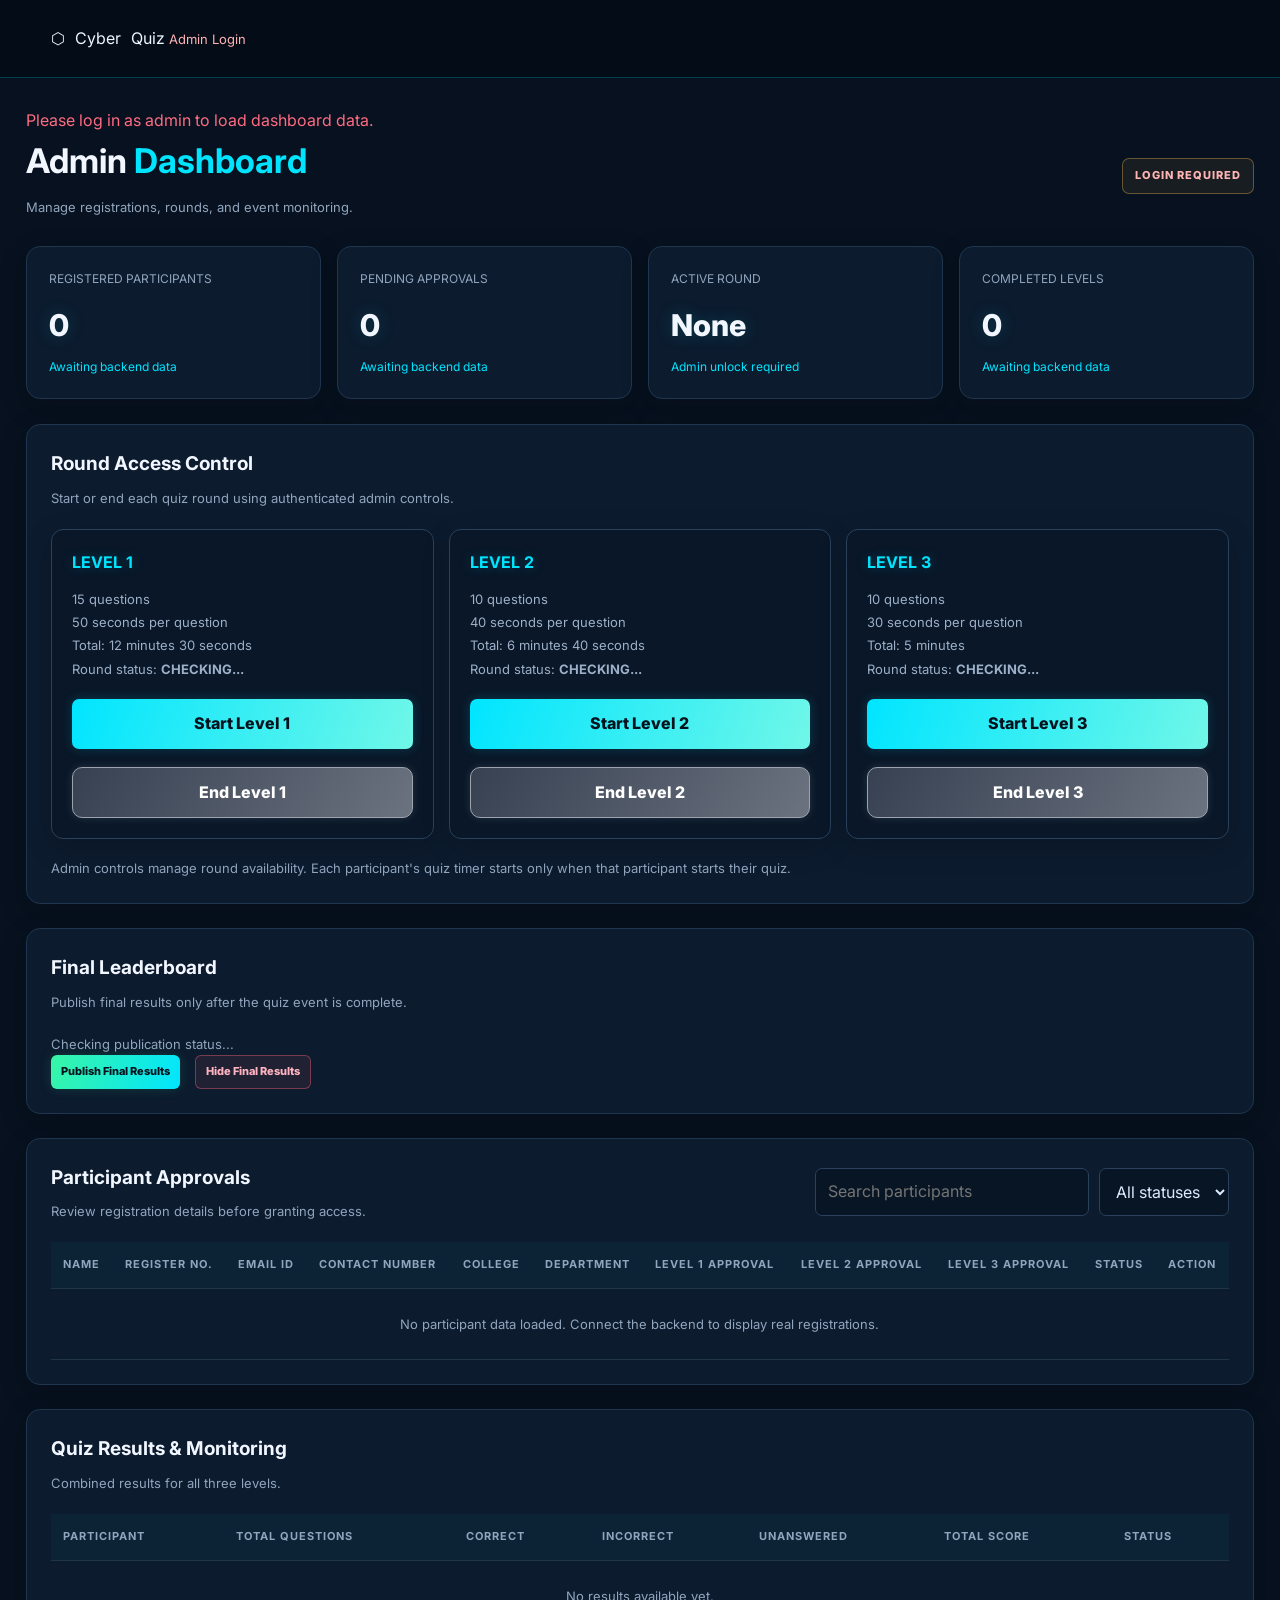
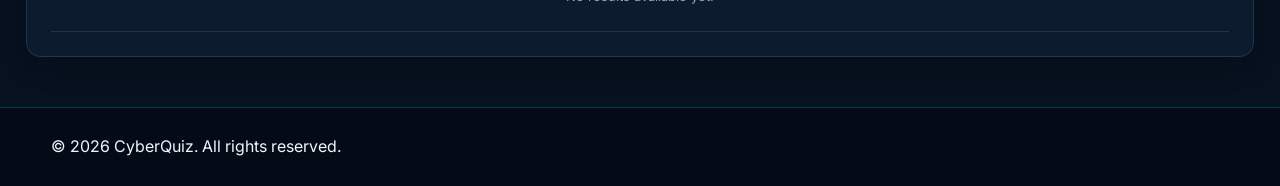
==== commit 0aa42362: "Update admin dashboard and results" ====
--- a/frontend/admin-dashboard.html
+++ b/frontend/admin-dashboard.html
@@ -875,41 +875,42 @@
             </div>
         </section>
 
-        <section class="panel">
-            <div class="panel-heading">
-                <div>
-                    <h2>Quiz Results & Monitoring</h2>
-                    <p class="muted">
-                        Intended for private admin review after backend integration.
-                    </p>
-                </div>
-            </div>
-
-            <div class="table-wrap">
-                <table>
-                    <thead>
-                        <tr>
-                            <th>PARTICIPANT</th>
-                            <th>LEVEL</th>
-                            <th>CORRECT</th>
-                            <th>WRONG</th>
-                            <th>UNANSWERED</th>
-                            <th>SCORE</th>
-                            <th>STATUS</th>
-                        </tr>
-                    </thead>
-
-                    <tbody id="resultsTableBody">
-                        <tr>
-                            <td colspan="7" class="empty-row">
-                                No results available yet. Results must be fetched
-                                from a protected admin-only backend endpoint.
-                            </td>
-                        </tr>
-                    </tbody>
-                </table>
-            </div>
-        </section>
+        
+<section class="panel" id="quizResultsPanel">
+    <div class="panel-heading">
+        <div>
+            <h2>Quiz Results &amp; Monitoring</h2>
+            <p class="muted">
+                Combined results for all three levels.
+            </p>
+        </div>
+    </div>
+
+    <div class="table-wrap">
+        <table>
+            <thead>
+                <tr>
+                    <th>PARTICIPANT</th>
+                    <th>TOTAL QUESTIONS</th>
+                    <th>CORRECT</th>
+                    <th>INCORRECT</th>
+                    <th>UNANSWERED</th>
+                    <th>TOTAL SCORE</th>
+                    <th>STATUS</th>
+                </tr>
+            </thead>
+
+            <tbody id="resultsTableBody">
+                <tr>
+                    <td colspan="7" class="empty-row">
+                        No results available yet.
+                    </td>
+                </tr>
+            </tbody>
+        </table>
+    </div>
+</section>
+
 
     </main>
 
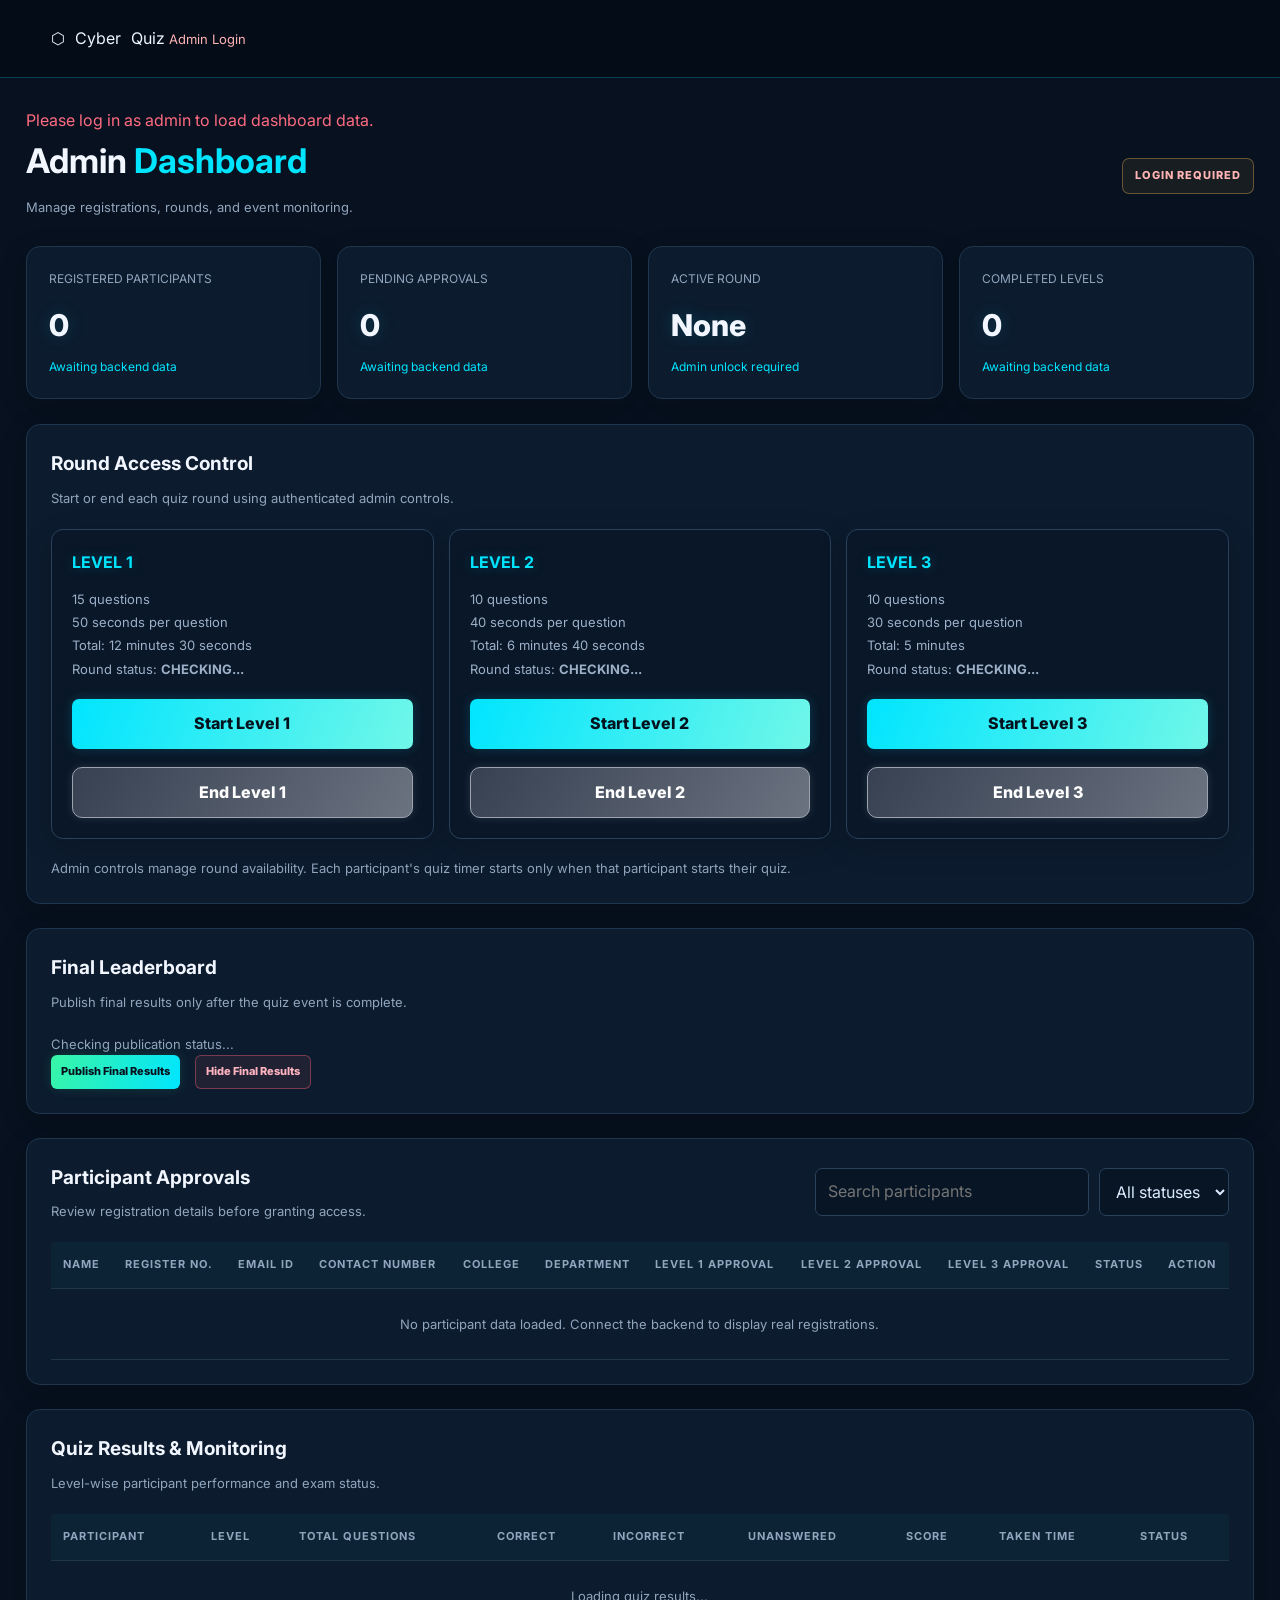
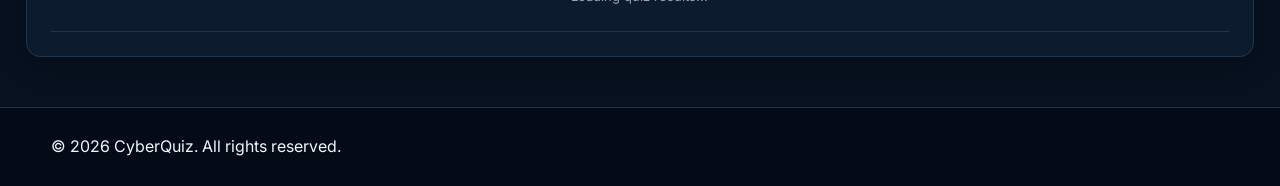
==== commit 8165e74c: "Fix admin quiz results display" ====
--- a/frontend/admin-dashboard.html
+++ b/frontend/admin-dashboard.html
@@ -876,12 +876,13 @@
         </section>
 
         
+
 <section class="panel" id="quizResultsPanel">
     <div class="panel-heading">
         <div>
             <h2>Quiz Results &amp; Monitoring</h2>
             <p class="muted">
-                Combined results for all three levels.
+                Level-wise participant performance and exam status.
             </p>
         </div>
     </div>
@@ -891,19 +892,21 @@
             <thead>
                 <tr>
                     <th>PARTICIPANT</th>
+                    <th>LEVEL</th>
                     <th>TOTAL QUESTIONS</th>
                     <th>CORRECT</th>
                     <th>INCORRECT</th>
                     <th>UNANSWERED</th>
-                    <th>TOTAL SCORE</th>
+                    <th>SCORE</th>
+                    <th>TAKEN TIME</th>
                     <th>STATUS</th>
                 </tr>
             </thead>
 
             <tbody id="resultsTableBody">
                 <tr>
-                    <td colspan="7" class="empty-row">
-                        No results available yet.
+                    <td colspan="9" class="empty-row">
+                        Loading quiz results...
                     </td>
                 </tr>
             </tbody>
